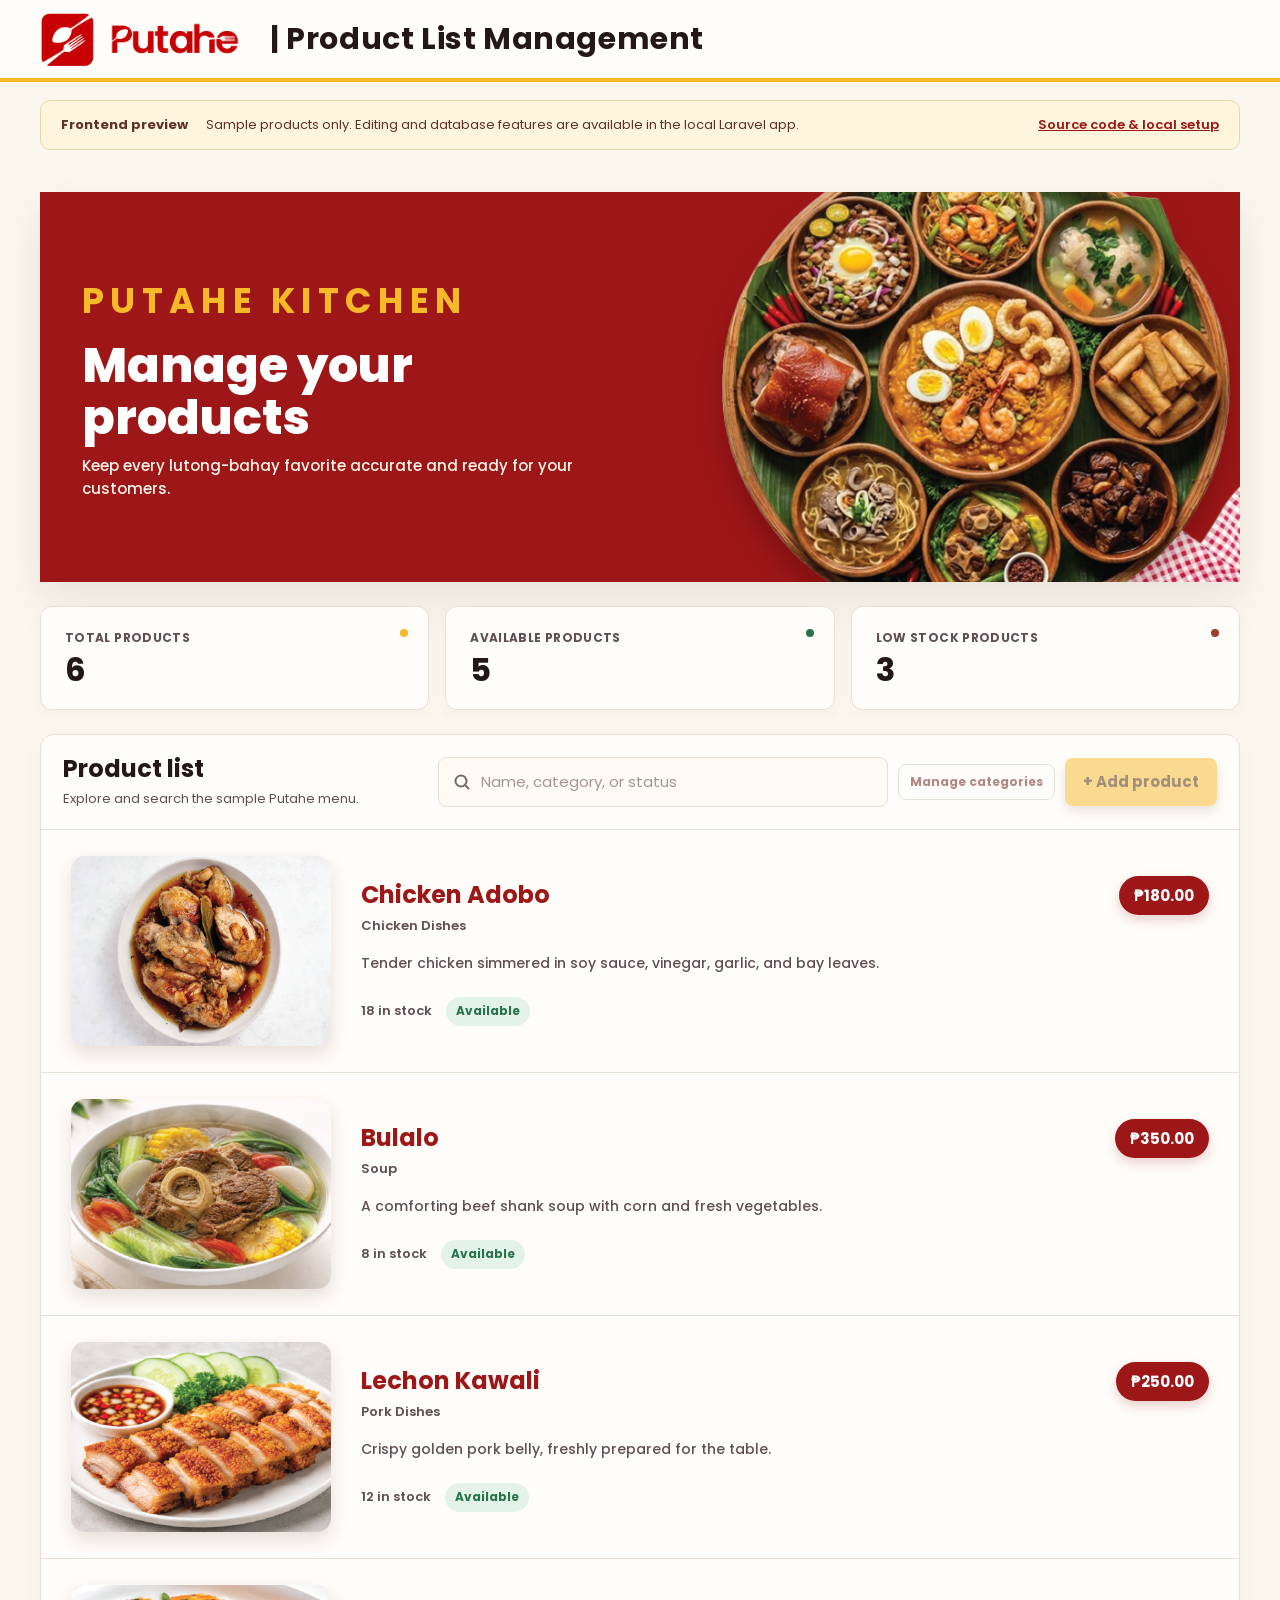
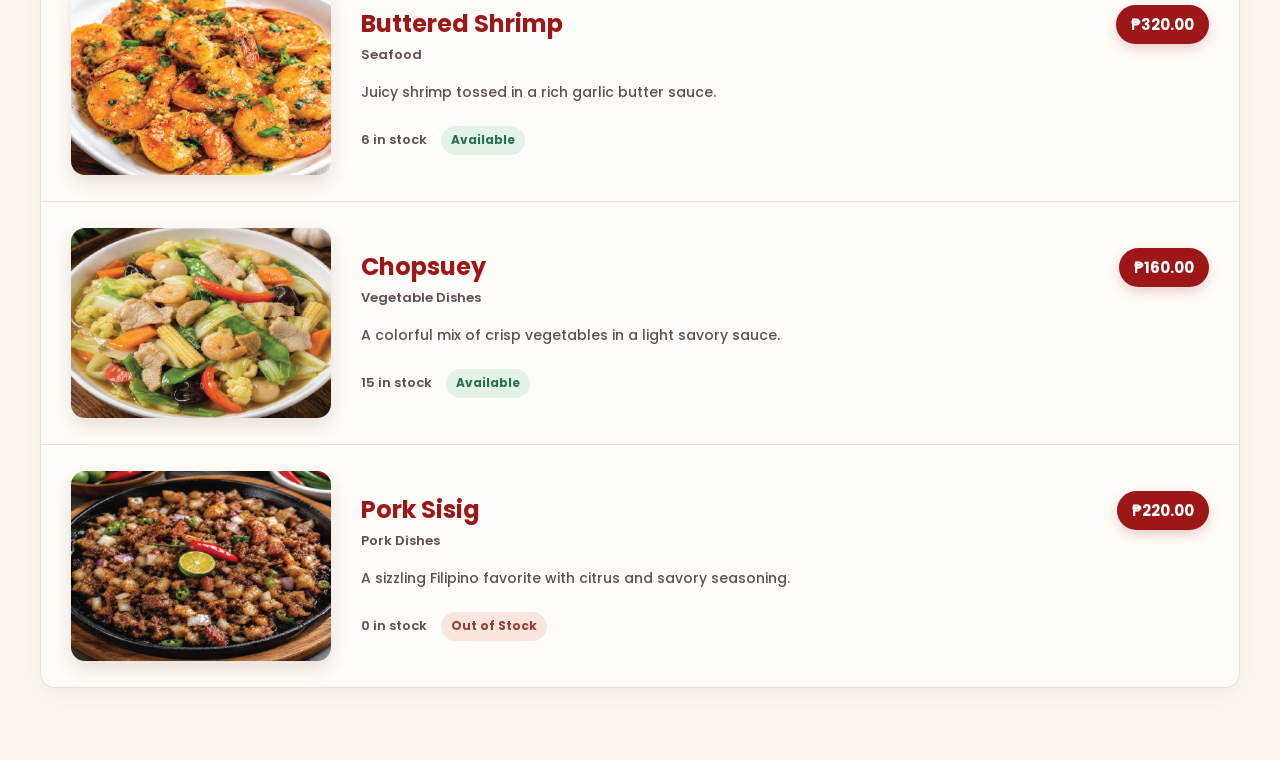
==== docs/index.html @ 233c6523 "Publish read-only frontend preview for GitHub Pages" ====
<!doctype html><html lang="en">
    <head>
        <meta charset="utf-8">
        <meta name="viewport" content="width=device-width, initial-scale=1">
        <meta name="theme-color" content="#9d1718">
        <title>Putahe | Product Management</title>
        <link rel="stylesheet" href="./style.css">
    </head>
    <body>
        <header class="top">
            <div class="top-inner">
                <a class="logo" href="./" aria-label="Putahe home">
                    <img src="./assets/logo.png" alt="Putahe">
                </a>
                <div class="crumb">| Product List Management</div>
            </div>
        </header>
<aside class="preview-notice" role="note"><strong>Frontend preview</strong><span>Sample products only. Editing and database features are available in the local Laravel app.</span><a href="https://github.com/Keichiis/Putahe#local-backend-setup">Source code &amp; local setup</a></aside>

        <main>
            <section class="hero" aria-labelledby="page-title">
                <div class="hero-copy">
                    <div class="eyebrow">Putahe kitchen</div>
                    <h1 id="page-title">Manage your products</h1>
                    <p>Keep every lutong-bahay favorite accurate and ready for your customers.</p>
                </div>
                <div class="hero-art" aria-hidden="true">
                    <img class="hero-cloth" src="./assets/hero-cloth.webp" alt="">
                    <img class="hero-dish" src="./assets/hero-bilao.webp" alt="">
                </div>
            </section>

            <section class="summary" aria-label="Product summary">
                <div class="metric">
                    <small>Total products</small>
                    <strong id="total">0</strong>
                </div>
                <div class="metric">
                    <small>Available products</small>
                    <strong id="available">0</strong>
                </div>
                <div class="metric">
                    <small>Low stock products</small>
                    <strong id="low">0</strong>
                </div>
            </section>

            <section class="panel" aria-labelledby="catalog-title">
                <div class="toolbar">
                    <div class="toolbar-copy">
                        <h2 id="catalog-title">Product list</h2>
                        <p>Explore and search the sample Putahe menu.</p>
                    </div>
                    <div class="toolbar-controls">
                        <input class="search" id="search" type="search" placeholder="Name, category, or status">
                        <button class="secondary" id="manageCategories" type="button">Manage categories</button>
                        <button class="primary action-add" id="add" type="button">+ Add product</button>
                    </div>
                </div>
                <div class="product-list" id="rows" aria-live="polite"></div>
            </section>
        </main>

        <dialog id="dialog" aria-labelledby="title">
            <div class="modal-head">
                <h2 id="title">Add product</h2>
                <button class="close" type="button" aria-label="Close dialog">&times;</button>
            </div>
            <form class="form" id="form">
                <input id="id" type="hidden">

                <div class="field full">
                    <label for="name">Product name</label>
                    <input id="name" required>
                </div>

                <div class="field">
                    <label for="category">Category</label>
                    <select id="category" required></select>
                </div>

                <div class="field">
                    <label for="status">Status</label>
                    <select id="status">
                        <option>Available</option>
                        <option>Out of Stock</option>
                    </select>
                </div>

                <div class="field">
                    <label for="price">Price (PHP)</label>
                    <input id="price" type="number" min="0" step=".01" required>
                </div>

                <div class="field">
                    <label for="stock">Stock quantity</label>
                    <input id="stock" type="number" min="0" required>
                </div>

                <div class="field full">
                    <label for="imageFile">Upload an image from your device</label>
                    <input id="imageFile" type="file" accept="image/*">
                </div>

                <div class="field full">
                    <label for="description">Description (optional)</label>
                    <textarea id="description"></textarea>
                </div>

                <div class="form-actions">
                    <button class="secondary" type="button" id="cancel">Cancel</button>
                    <button class="primary" type="submit">Save product</button>
                </div>
            </form>
        </dialog>

        <dialog id="categoryDialog" aria-labelledby="categoryTitle">
            <div class="modal-head">
                <h2 id="categoryTitle">Manage categories</h2>
                <button class="close" id="closeCategories" type="button" aria-label="Close dialog">&times;</button>
            </div>
            <form class="category-form" id="categoryForm">
                <input id="categoryId" type="hidden">
                <label for="categoryName">Category name</label>
                <div class="category-create-row">
                    <input id="categoryName" required maxlength="100" placeholder="e.g. Pork Dishes">
                    <button class="primary" type="submit">Save</button>
                </div>
            </form>
            <div class="category-list" id="categoryRows" aria-live="polite"></div>
        </dialog>

        <dialog id="confirmDialog" class="confirm-dialog" aria-labelledby="confirmTitle">
            <div class="confirm-icon" aria-hidden="true">!</div>
            <h2 id="confirmTitle">Delete product?</h2>
            <p id="confirmMessage">This product will be permanently removed from your catalog.</p>
            <form method="dialog" class="confirm-actions">
                <button class="secondary" value="cancel">Cancel</button>
                <button class="danger-button" value="confirm">Delete product</button>
            </form>
        </dialog>

        <div class="toast" id="toast" role="status" aria-live="polite"></div>

        <script src="./script.js"></script>
    </body>
</html>
---- docs/style.css ----
@import url('https://fonts.googleapis.com/css2?family=Poppins:wght@400;500;600;700;800&display=swap');

:root {
    --red: #9d1718;
    --red-deep: #641314;
    --gold: #f6b928;
    --gold-soft: #fff0c7;
    --cream: #fbf7ef;
    --paper: #fffdf9;
    --ink: #241717;
    --muted: #5f504e;
    --line: #eadfd5;
    --green: #28734b;
    --green-soft: #e4f3e8;
    --danger: #a33b31;
    --shadow: 0 18px 45px rgba(82, 35, 24, .1);
}

* { box-sizing: border-box; }

body {
    margin: 0;
    min-height: 100vh;
    color: var(--ink);
    background: var(--cream);
    font: 15px/1.55 'Poppins', sans-serif;
    -webkit-font-smoothing: antialiased;
    text-rendering: optimizeLegibility;
}

button, input, select, textarea { font: inherit; }
button { -webkit-tap-highlight-color: transparent; }

.sr-only {
    position: absolute;
    width: 1px;
    height: 1px;
    padding: 0;
    margin: -1px;
    overflow: hidden;
    clip: rect(0, 0, 0, 0);
    white-space: nowrap;
    border: 0;
}

.field-label { color: var(--ink); font-size: 12px; font-weight: 700; }

:focus-visible {
    outline: 3px solid rgba(246, 185, 40, .8);
    outline-offset: 3px;
}

.top {
    color: #fff;
    background: var(--paper);
    border-bottom: 4px solid var(--gold);
    position: sticky;
    top: 0;
    z-index: 100;
}

.top-inner, main {
    width: min(1200px, calc(100% - 48px));
    margin: auto;
}

.top-inner {
    min-height: 78px;
    display: flex;
    align-items: center;
    gap: 28px;
}

.logo { display: flex; align-items: center; }
.logo img { width: 200px; max-height: 100px; object-fit: contain; }

.line { color: var(--red); font-size: 30px; font-weight: 700; }

.crumb {
    padding-left: 2px;
    /* border-left: 1px solid var(--red); */
    color: var(--ink);
    font-size: 30px;
    font-weight: 700;
    letter-spacing: .02em;
}

main { padding: 42px 0 72px; }

.hero {
    position: relative;
    min-height: 390px;
    display: flex;
    align-items: center;
    justify-content: space-between;
    gap: 28px;
    overflow: hidden;
    padding: 38px 42px;
    color: #fff;
    background: var(--red);
    border-radius: 0;
    box-shadow: var(--shadow);
}

.hero::before, .hero::after {
    content: '';
    position: absolute;
    border: 1px solid rgba(255, 240, 199, .28);
    border-radius: 50%;
    pointer-events: none;
}

.hero::before { display: none; }
.hero::after { width: 160px; height: 160px; right: 128px; bottom: -124px; }
.hero-copy { position: relative; z-index: 3; max-width: 50%; }
.hero-art { z-index: 1; }

.eyebrow {
    margin-bottom: 12px;
    color: var(--gold);
    font-size: 35px;
    font-weight: 700;
    letter-spacing: .18em;
    text-transform: uppercase;
}

.hero h1 {
    max-width: 520px;
    margin: 8px 0 10px;
    font: 800 clamp(32px, 4vw, 48px)/1.08 'Poppins', sans-serif;
    letter-spacing: 0;
}

.hero p { max-width: 510px; margin: 0; color: #fff5e9; font-weight: 500; }

.hero-art {
    position: absolute;
    width: min(52vw, 570px);
    height: min(52vw, 570px);
    right: -26px;
    top: 50%;
    transform: translateY(-50%);
}
.hero-cloth { position: absolute; width: 62%; right: -10%; bottom: -8%; transform: rotate(16deg); }
.hero-dish { position: absolute; width: 92%; right: 5%; top: 4%; animation: spin-dish 32s linear infinite; filter: drop-shadow(0 18px 12px rgba(55, 0, 0, .28)); }

@keyframes spin-dish { from { transform: rotate(0deg); } to { transform: rotate(360deg); } }

.primary, .secondary {
    border-radius: 8px;
    cursor: pointer;
    font-weight: 700;
    transition: transform .18s ease, background-color .18s ease, box-shadow .18s ease;
}

.primary {
    padding: 12px 18px;
    color: #482300;
    background: var(--gold);
    border: 0;
    box-shadow: 0 5px 12px rgba(41, 0, 0, .22);
}
.primary:hover { background: #ffd467; transform: translateY(-1px); }

.summary {
    display: grid;
    grid-template-columns: repeat(3, 1fr);
    gap: 16px;
    margin: 24px 0;
}

.metric {
    position: relative;
    padding: 22px 24px;
    background: var(--paper);
    border: 1px solid var(--line);
    border-radius: 12px;
    box-shadow: 0 5px 16px rgba(75, 37, 24, .04);
}
.metric::after { content: ''; position: absolute; right: 20px; top: 22px; width: 8px; height: 8px; background: var(--gold); border-radius: 50%; }
.metric:nth-child(2)::after { background: var(--green); }
.metric:nth-child(3)::after { background: var(--danger); }
.metric small { display: block; color: var(--muted); font-size: 12px; font-weight: 700; letter-spacing: .03em; text-transform: uppercase; }
.metric strong { display: block; margin-top: 4px; font: 700 32px/1.1 'Poppins', sans-serif; }

.panel {
    overflow: hidden;
    background: var(--paper);
    border: 1px solid var(--line);
    border-radius: 14px;
    box-shadow: 0 8px 24px rgba(75, 37, 24, .05);
}

.toolbar { display: flex; align-items: center; justify-content: space-between; gap: 24px; padding: 20px 22px; border-bottom: 1px solid var(--line); }
.toolbar-copy h2 { margin: 0; font: 700 24px/1.2 'Poppins', sans-serif; }
.toolbar-copy p { margin: 5px 0 0; color: var(--muted); font-size: 13px; }
.toolbar-controls { display: flex; align-items: center; gap: 10px; }
.toolbar-controls label { color: var(--ink); font-size: 12px; font-weight: 700; white-space: nowrap; }
.search { width: 450px; max-width: 100%; padding: 12px 15px 12px 42px; color: var(--ink); background: #fffaf3 url("data:image/svg+xml,%3Csvg xmlns='http://www.w3.org/2000/svg' width='18' height='18' fill='none' stroke='%23776968' stroke-width='2'%3E%3Ccircle cx='8' cy='8' r='5.5'/%3E%3Cpath d='m12 12 4 4'/%3E%3C/svg%3E") 14px center no-repeat; border: 1px solid var(--line); border-radius: 8px; }
.search::placeholder { color: #a49791; }
.search:focus { border-color: var(--red); outline: 3px solid rgba(157, 23, 24, .12); }

.product-list { display: grid; gap: 0; }
.product-card { display: grid; grid-template-columns: 260px minmax(0, 1fr); gap: 30px; padding: 26px 30px; border-top: 1px solid var(--line); }
.product-card:first-child { border-top: 0; }
.product-card:hover { background: #fffaf3; }
.product-image { width: 260px; height: 190px; object-fit: cover; border-radius: 14px; background: var(--gold-soft); box-shadow: 0 8px 18px rgba(82, 35, 24, .14); }
.product-details { display: flex; min-width: 0; flex-direction: column; justify-content: center; }
.product-heading { display: flex; align-items: flex-start; justify-content: space-between; gap: 20px; }
.name { font-weight: 700; }
.name { color: var(--red); font-size: 24px; }
.category { margin-top: 3px; color: var(--muted); font-size: 13px; font-weight: 600; }
.sub { max-width: 620px; margin: 17px 0 22px; color: var(--muted); font-size: 14px; font-weight: 500; }
.price { font-weight: 700; white-space: nowrap; }
.product-heading .price { padding: 8px 15px; color: #fff; background: var(--red); border-radius: 99px; box-shadow: 0 5px 12px rgba(157, 23, 24, .2); }
.product-footer { display: flex; align-items: center; gap: 14px; }
.stock { color: var(--muted); font-size: 13px; font-weight: 600; }
.badge { display: inline-block; padding: 5px 10px; border-radius: 99px; font-size: 12px; font-weight: 700; white-space: nowrap; }
.available { color: var(--green); background: var(--green-soft); }
.out-of-stock { color: #963c32; background: #fbe5df; }
.actions { display: flex; gap: 8px; }
.secondary { padding: 8px 11px; color: var(--red-deep); background: transparent; border: 1px solid #d7c2b7; font-size: 12px; }
.secondary:hover { background: #fff1e5; border-color: #b98f80; }
.secondary.delete { color: var(--danger); }
.empty { padding: 46px 22px; color: var(--muted); text-align: center; }

dialog { width: min(600px, calc(100% - 32px)); max-height: calc(100vh - 32px); padding: 0; color: var(--ink); background: var(--paper); border: 0; border-radius: 16px; box-shadow: 0 24px 80px rgba(38, 12, 8, .28); }
dialog::backdrop { background: rgba(43, 14, 10, .58); backdrop-filter: blur(3px); }
.modal-head { display: flex; align-items: center; justify-content: space-between; padding: 22px 25px; border-bottom: 1px solid var(--line); }
.modal-head h2 { margin: 0; font: 700 25px/1.2 'Poppins', sans-serif; }
.close { width: 34px; height: 34px; color: var(--muted); background: transparent; border: 0; border-radius: 50%; cursor: pointer; font-size: 25px; line-height: 1; }
.close:hover { color: var(--red); background: #fff1e5; }
.form { display: grid; grid-template-columns: 1fr 1fr; gap: 17px; padding: 24px 25px 25px; }
.field { display: flex; flex-direction: column; gap: 6px; }
.field.full { grid-column: 1 / -1; }
.field label, .field-label { color: var(--ink); font-size: 12px; font-weight: 700; }
.field input, .field select, .field textarea { width: 100%; padding: 11px 12px; color: var(--ink); background: #fffaf3; border: 1px solid var(--line); border-radius: 7px; }
.field textarea { min-height: 80px; resize: vertical; }
.field input:focus, .field select:focus, .field textarea:focus { border-color: var(--red); outline: 3px solid rgba(157, 23, 24, .12); }
.form-actions { display: flex; justify-content: flex-end; gap: 10px; grid-column: 1 / -1; padding-top: 7px; }

.category-form { padding: 22px 25px; border-bottom: 1px solid var(--line); }
.category-form label { display: block; margin-bottom: 6px; color: var(--ink); font-size: 12px; font-weight: 700; }
.category-create-row { display: flex; gap: 10px; }
.category-create-row input { flex: 1; min-width: 0; padding: 11px 12px; color: var(--ink); background: #fffaf3; border: 1px solid var(--line); border-radius: 7px; }
.category-list { max-height: 310px; overflow: auto; }
.category-row { display: flex; align-items: center; justify-content: space-between; gap: 16px; padding: 14px 25px; border-bottom: 1px solid var(--line); font-weight: 600; }
.category-row:last-child { border-bottom: 0; }

.confirm-dialog { width: min(390px, calc(100% - 32px)); padding: 28px; text-align: center; }
.confirm-icon { width: 42px; height: 42px; margin: 0 auto 14px; color: #fff; background: var(--danger); border-radius: 50%; font-size: 27px; font-weight: 700; line-height: 42px; }
.confirm-dialog h2 { margin: 0; font: 700 25px/1.2 'Poppins', sans-serif; }
.confirm-dialog p { margin: 10px 0 24px; color: var(--muted); font-size: 14px; }
.confirm-actions { display: flex; justify-content: center; gap: 10px; }
.danger-button { padding: 10px 14px; color: #fff; background: var(--danger); border: 0; border-radius: 8px; cursor: pointer; font-weight: 700; }
.danger-button:hover { background: #842d27; }

.toast { position: fixed; right: 24px; bottom: 24px; z-index: 10; max-width: min(360px, calc(100% - 32px)); padding: 13px 17px; color: #fff; background: var(--ink); border-left: 4px solid var(--gold); border-radius: 7px; box-shadow: var(--shadow); opacity: 0; pointer-events: none; transform: translateY(12px); transition: opacity .2s ease, transform .2s ease; }
.toast.show { opacity: 1; transform: translateY(0); }

@media (max-width: 760px) {
    .top-inner, main { width: min(100% - 32px, 600px); }
    .top-inner { min-height: 70px; gap: 16px; }
    .logo img { width: 92px; }
    .crumb { padding-left: 16px; font-size: 12px; }
    main { padding: 24px 0 48px; }
    .hero { min-height: 470px; align-items: flex-start; padding: 28px 24px; }
    .hero-copy { max-width: 100%; }
    .hero h1 { font-size: 37px; }
    .hero p { max-width: 290px; }
    .hero-art { width: 390px; height: 390px; right: -92px; top: auto; bottom: -36px; transform: none; }
    .summary { gap: 9px; }
    .metric { padding: 16px 13px; }
    .metric small { font-size: 10px; line-height: 1.25; }
    .metric strong { font-size: 25px; }
    .toolbar { align-items: stretch; flex-direction: column; gap: 14px; padding: 16px; }
    .toolbar-copy h2 { font-size: 22px; }
    .toolbar-controls { align-items: stretch; flex-direction: column; }
    .toolbar-controls label { width: 100%; }
    .search { width: 100%; }
    .product-card { grid-template-columns: 1fr; gap: 18px; padding: 20px 16px; }
    .product-image { width: 100%; height: min(58vw, 230px); }
    .product-heading { gap: 12px; }
    .name { font-size: 21px; }
    .sub { margin: 12px 0 16px; }
    .product-footer { align-items: flex-start; flex-wrap: wrap; }
    .actions { width: 100%; }
    .sub { max-width: 100%; }
    .actions { margin-left: auto; }
    .form { grid-template-columns: 1fr; padding: 20px 18px; }
    .field.full { grid-column: auto; }
    .form-actions { grid-column: auto; }
    .category-form { padding: 20px 18px; }
    .category-row { padding: 14px 18px; }
    .photo-picker { grid-template-columns: repeat(6, 1fr); }
    .toast { right: 16px; bottom: 16px; }
}

@media (min-width: 761px) and (max-width: 980px) {
    .hero { min-height: 460px; align-items: flex-start; padding: 34px; }
    .hero-copy { max-width: 58%; }
    .hero-art { width: 430px; height: 430px; right: -70px; top: auto; bottom: -95px; transform: none; }
    .toolbar { align-items: flex-start; flex-direction: column; gap: 14px; }
    .toolbar-controls { width: 100%; }
    .search { flex: 1; }
}

@media (prefers-reduced-motion: reduce) {
    *, *::before, *::after { scroll-behavior: auto !important; transition-duration: .01ms !important; animation-duration: .01ms !important; }
    .hero-dish { animation: none; }
}

.preview-notice{display:flex;align-items:center;flex-wrap:wrap;gap:8px 18px;max-width:1200px;margin:18px auto 0;padding:14px 20px;background:#fff5dc;border:1px solid #e7d4ad;border-radius:10px;color:#5e3227;font-size:13px}.preview-notice a{color:#9d1718;font-weight:600}.preview-notice span{flex:1;min-width:220px}button:disabled{opacity:.5;cursor:not-allowed}@media(max-width:1240px){.preview-notice{margin-left:20px;margin-right:20px}}
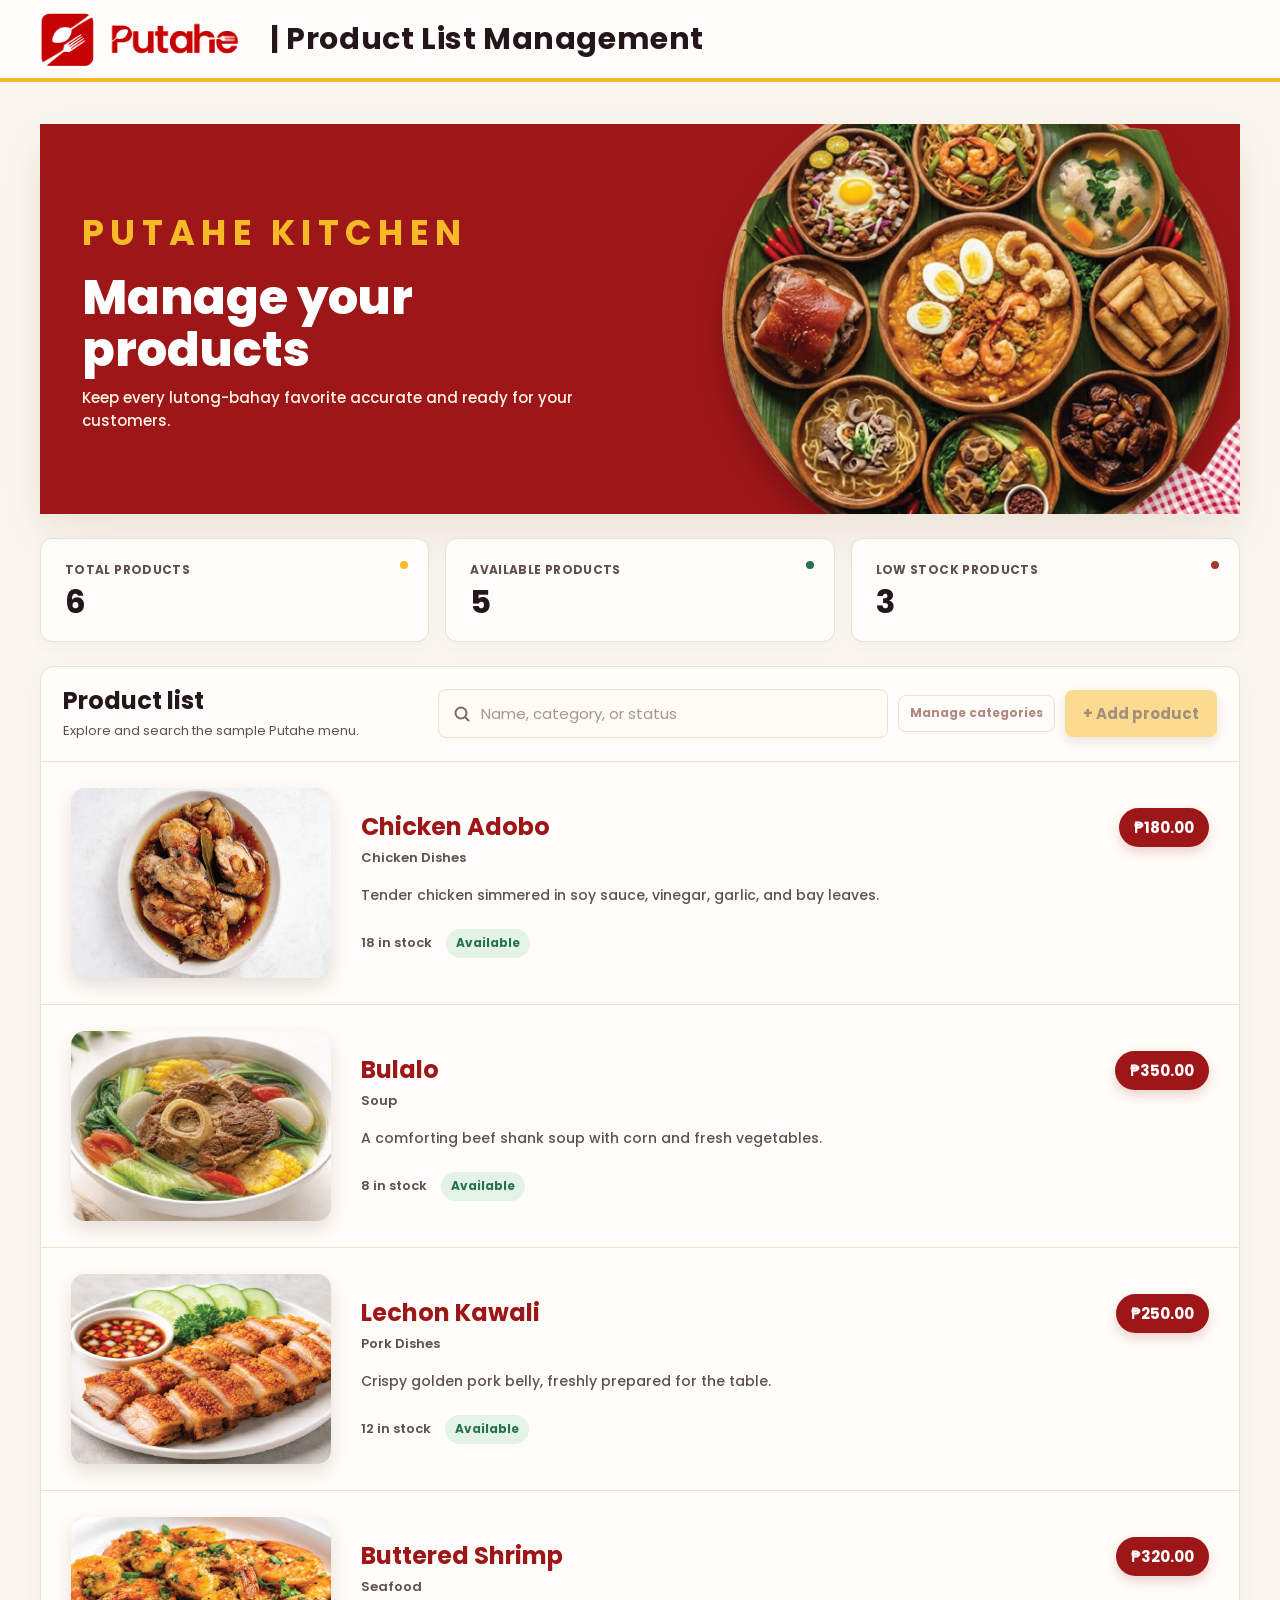
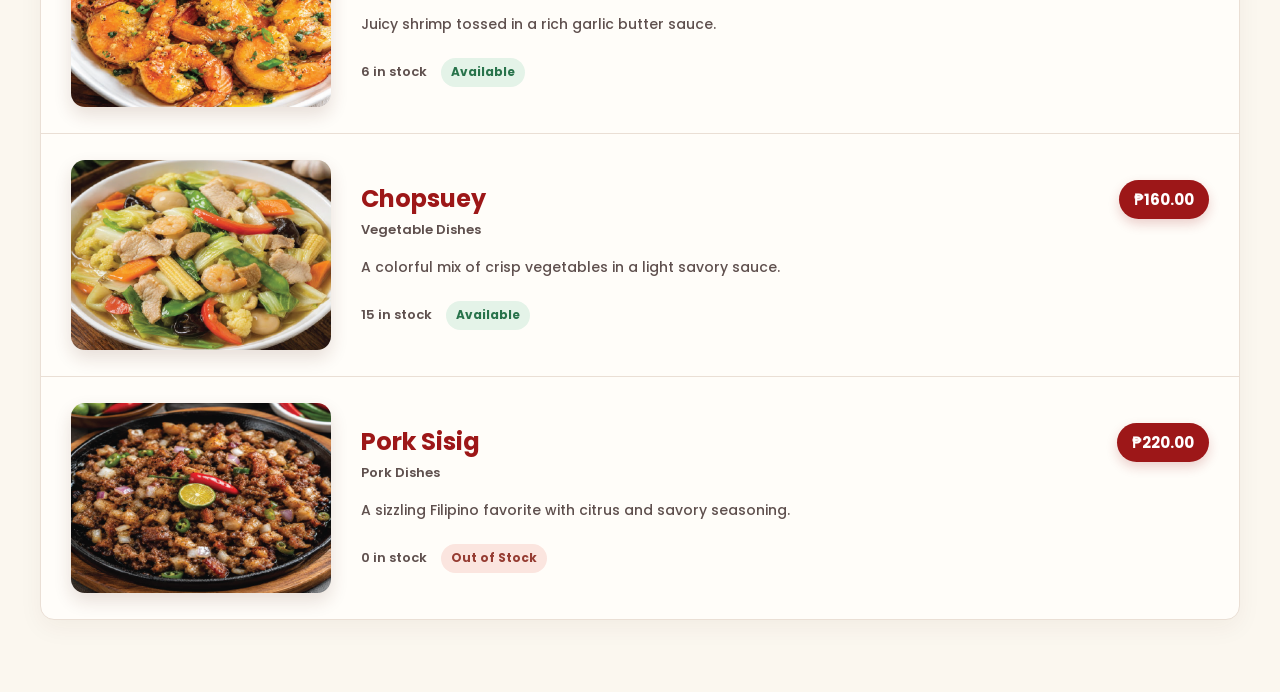
==== commit 5be417e8: "Remove preview banner Co-authored-by: Copilot <223556219+Copilot@users.noreply.github.com>" ====
--- a/docs/index.html
+++ b/docs/index.html
@@ -15,7 +15,6 @@
                 <div class="crumb">| Product List Management</div>
             </div>
         </header>
-<aside class="preview-notice" role="note"><strong>Frontend preview</strong><span>Sample products only. Editing and database features are available in the local Laravel app.</span><a href="https://github.com/Keichiis/Putahe#local-backend-setup">Source code &amp; local setup</a></aside>
 
         <main>
             <section class="hero" aria-labelledby="page-title">
--- a/docs/style.css
+++ b/docs/style.css
@@ -310,4 +310,4 @@
     .hero-dish { animation: none; }
 }
 
-.preview-notice{display:flex;align-items:center;flex-wrap:wrap;gap:8px 18px;max-width:1200px;margin:18px auto 0;padding:14px 20px;background:#fff5dc;border:1px solid #e7d4ad;border-radius:10px;color:#5e3227;font-size:13px}.preview-notice a{color:#9d1718;font-weight:600}.preview-notice span{flex:1;min-width:220px}button:disabled{opacity:.5;cursor:not-allowed}@media(max-width:1240px){.preview-notice{margin-left:20px;margin-right:20px}}
+button:disabled{opacity:.5;cursor:not-allowed}
